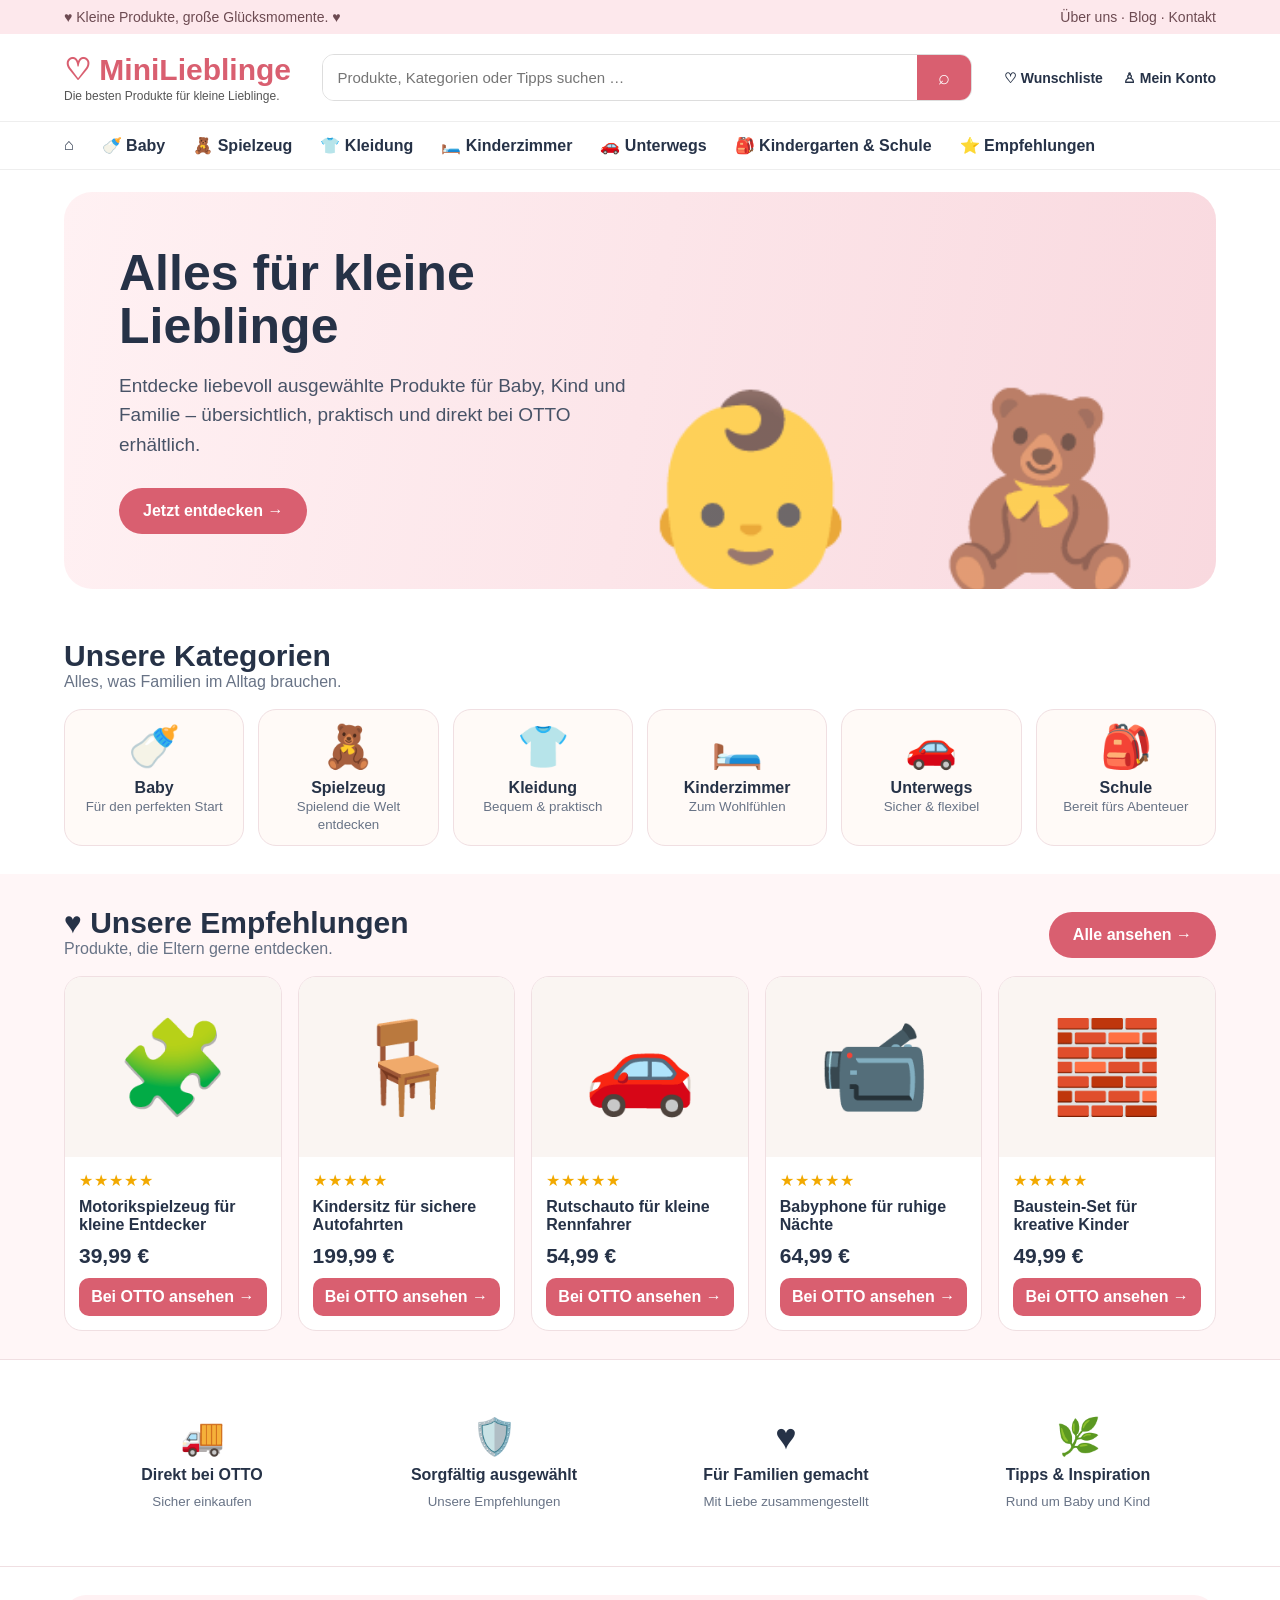
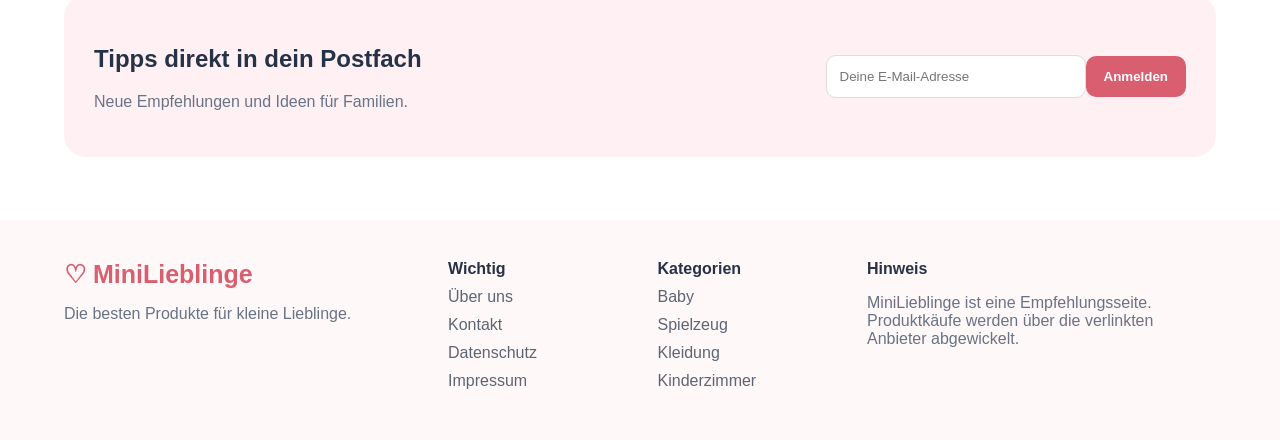
==== index.html @ b117fc12 "Add files via upload" ====
<!DOCTYPE html>
<html lang="de">
<head>
<meta charset="UTF-8">
<meta name="viewport" content="width=device-width, initial-scale=1.0">
<title>MiniLieblinge – Die besten Produkte für kleine Lieblinge</title>
<meta name="description" content="Entdecke liebevoll ausgewählte Produkte für Baby, Kind und Familie.">
<style>
:root{--pink:#d95f70;--light:#fff1f3;--cream:#fffaf7;--dark:#263247;--muted:#687386;--line:#f0dfe2}
*{box-sizing:border-box}body{margin:0;font-family:Arial,Helvetica,sans-serif;color:var(--dark);background:#fff}
a{text-decoration:none;color:inherit}.top{background:#fde8ec;padding:9px 5%;display:flex;justify-content:space-between;font-size:14px;color:#6d4b52}
header{padding:18px 5%;display:flex;align-items:center;gap:30px;border-bottom:1px solid #eee;position:sticky;top:0;background:#fff;z-index:5}
.logo{font-size:30px;font-weight:800;color:var(--pink);white-space:nowrap}.tag{font-size:12px;color:#555;margin-top:2px}
.search{flex:1;display:flex;border:1px solid #ddd;border-radius:12px;overflow:hidden;max-width:650px;margin:auto}.search input{flex:1;border:0;padding:14px;font-size:15px;outline:0}.search button{width:54px;border:0;background:var(--pink);color:white;font-size:20px}
.actions{display:flex;gap:20px;font-weight:600;font-size:14px}
nav{display:flex;gap:28px;padding:14px 5%;border-bottom:1px solid #eee;overflow:auto;white-space:nowrap;font-weight:600}nav a:hover{color:var(--pink)}
.hero{margin:22px 5%;border-radius:28px;background:linear-gradient(100deg,#fff1f3,#f9d9df);min-height:380px;display:flex;align-items:center;padding:55px;overflow:hidden;position:relative}
.hero-copy{max-width:520px;position:relative;z-index:1}.hero h1{font-size:50px;line-height:1.05;margin:0 0 18px}.hero p{font-size:19px;line-height:1.55;color:#485367}.btn{display:inline-block;background:var(--pink);color:#fff;padding:14px 24px;border-radius:30px;font-weight:700;margin-top:10px}
.hero-art{position:absolute;right:5%;bottom:-15px;font-size:190px;opacity:.75}
section{padding:28px 5%}.section-head{display:flex;justify-content:space-between;align-items:end;margin-bottom:18px}.section-head h2{font-size:30px;margin:0}.muted{color:var(--muted)}
.categories{display:grid;grid-template-columns:repeat(6,1fr);gap:14px}.cat{background:var(--cream);border:1px solid var(--line);border-radius:18px;padding:12px;text-align:center}.cat .emoji{font-size:42px}.cat b{display:block;margin-top:8px}.cat small{color:var(--muted)}
.products{display:grid;grid-template-columns:repeat(5,1fr);gap:16px}.product{border:1px solid var(--line);border-radius:18px;overflow:hidden;background:#fff}.pic{height:180px;background:#faf5f2;display:flex;align-items:center;justify-content:center;font-size:90px}.product-body{padding:14px}.stars{color:#f2a900;letter-spacing:1px}.product h3{font-size:16px;min-height:38px;margin:8px 0}.price{font-size:21px;font-weight:800;margin:8px 0}.ot{display:block;background:var(--pink);color:white;text-align:center;padding:10px;border-radius:10px;font-weight:700;margin-top:10px}
.benefits{display:grid;grid-template-columns:repeat(4,1fr);gap:16px;border-top:1px solid var(--line);border-bottom:1px solid var(--line)}.benefit{text-align:center;padding:28px 10px}.benefit span{font-size:36px}.benefit b{display:block;margin:8px}
.news{background:var(--light);border-radius:22px;padding:30px;display:flex;justify-content:space-between;align-items:center;gap:20px}.news input{padding:13px;border:1px solid #ddd;border-radius:10px;width:260px}.news button{padding:13px 18px;border:0;border-radius:10px;background:var(--pink);color:#fff;font-weight:700}
footer{margin-top:35px;background:#fff8f8;padding:40px 5%;display:grid;grid-template-columns:2fr 1fr 1fr 2fr;gap:35px}.footer-title{font-size:25px;color:var(--pink);font-weight:800}footer a{display:block;margin:10px 0;color:#5c6574}
@media(max-width:900px){.categories{grid-template-columns:repeat(3,1fr)}.products{grid-template-columns:repeat(2,1fr)}.benefits{grid-template-columns:repeat(2,1fr)}footer{grid-template-columns:1fr 1fr}.hero h1{font-size:38px}.hero-art{opacity:.3}}
@media(max-width:600px){.top{display:none}header{padding:14px 4%;gap:12px;flex-wrap:wrap}.logo{font-size:25px}.search{order:3;flex-basis:100%}.actions{display:none}nav{padding:12px 4%;gap:18px}.hero{margin:12px 4%;padding:30px 25px;min-height:360px}.hero h1{font-size:36px}section{padding:24px 4%}.categories{grid-template-columns:repeat(2,1fr)}.products{grid-template-columns:1fr 1fr}.pic{height:140px;font-size:65px}.news{display:block}.news input{width:100%;margin:10px 0}.news button{width:100%}footer{grid-template-columns:1fr}}
</style>
</head>
<body>
<div class="top">♥ Kleine Produkte, große Glücksmomente. ♥ <span>Über uns · Blog · Kontakt</span></div>

<header>
  <div>
    <div class="logo">♡ MiniLieblinge</div>
    <div class="tag">Die besten Produkte für kleine Lieblinge.</div>
  </div>
  <div class="search"><input placeholder="Produkte, Kategorien oder Tipps suchen …"><button>⌕</button></div>
  <div class="actions"><span>♡ Wunschliste</span><span>♙ Mein Konto</span></div>
</header>

<nav>
  <a href="#">⌂</a><a href="#baby">🍼 Baby</a><a href="#spielzeug">🧸 Spielzeug</a><a href="#kleidung">👕 Kleidung</a>
  <a href="#zimmer">🛏️ Kinderzimmer</a><a href="#unterwegs">🚗 Unterwegs</a><a href="#schule">🎒 Kindergarten & Schule</a><a href="#empfehlungen">⭐ Empfehlungen</a>
</nav>

<main>
<section class="hero">
  <div class="hero-copy">
    <h1>Alles für kleine Lieblinge</h1>
    <p>Entdecke liebevoll ausgewählte Produkte für Baby, Kind und Familie – übersichtlich, praktisch und direkt bei OTTO erhältlich.</p>
    <a class="btn" href="#empfehlungen">Jetzt entdecken →</a>
  </div>
  <div class="hero-art">👶 🧸</div>
</section>

<section id="baby">
  <div class="section-head"><div><h2>Unsere Kategorien</h2><div class="muted">Alles, was Familien im Alltag brauchen.</div></div></div>
  <div class="categories">
    <a class="cat" href="#"><div class="emoji">🍼</div><b>Baby</b><small>Für den perfekten Start</small></a>
    <a class="cat" href="#spielzeug"><div class="emoji">🧸</div><b>Spielzeug</b><small>Spielend die Welt entdecken</small></a>
    <a class="cat" href="#kleidung"><div class="emoji">👕</div><b>Kleidung</b><small>Bequem & praktisch</small></a>
    <a class="cat" href="#zimmer"><div class="emoji">🛏️</div><b>Kinderzimmer</b><small>Zum Wohlfühlen</small></a>
    <a class="cat" href="#unterwegs"><div class="emoji">🚗</div><b>Unterwegs</b><small>Sicher & flexibel</small></a>
    <a class="cat" href="#schule"><div class="emoji">🎒</div><b>Schule</b><small>Bereit fürs Abenteuer</small></a>
  </div>
</section>

<section id="empfehlungen" style="background:#fff6f7">
  <div class="section-head"><div><h2>♥ Unsere Empfehlungen</h2><div class="muted">Produkte, die Eltern gerne entdecken.</div></div><a class="btn" href="#">Alle ansehen →</a></div>
  <div class="products">
    <article class="product"><div class="pic">🧩</div><div class="product-body"><div class="stars">★★★★★</div><h3>Motorikspielzeug für kleine Entdecker</h3><div class="price">39,99 €</div><a class="ot" href="#" rel="sponsored nofollow">Bei OTTO ansehen →</a></div></article>
    <article class="product"><div class="pic">🪑</div><div class="product-body"><div class="stars">★★★★★</div><h3>Kindersitz für sichere Autofahrten</h3><div class="price">199,99 €</div><a class="ot" href="#" rel="sponsored nofollow">Bei OTTO ansehen →</a></div></article>
    <article class="product"><div class="pic">🚗</div><div class="product-body"><div class="stars">★★★★★</div><h3>Rutschauto für kleine Rennfahrer</h3><div class="price">54,99 €</div><a class="ot" href="#" rel="sponsored nofollow">Bei OTTO ansehen →</a></div></article>
    <article class="product"><div class="pic">📹</div><div class="product-body"><div class="stars">★★★★★</div><h3>Babyphone für ruhige Nächte</h3><div class="price">64,99 €</div><a class="ot" href="#" rel="sponsored nofollow">Bei OTTO ansehen →</a></div></article>
    <article class="product"><div class="pic">🧱</div><div class="product-body"><div class="stars">★★★★★</div><h3>Baustein-Set für kreative Kinder</h3><div class="price">49,99 €</div><a class="ot" href="#" rel="sponsored nofollow">Bei OTTO ansehen →</a></div></article>
  </div>
</section>

<section class="benefits">
  <div class="benefit"><span>🚚</span><b>Direkt bei OTTO</b><small class="muted">Sicher einkaufen</small></div>
  <div class="benefit"><span>🛡️</span><b>Sorgfältig ausgewählt</b><small class="muted">Unsere Empfehlungen</small></div>
  <div class="benefit"><span>♥</span><b>Für Familien gemacht</b><small class="muted">Mit Liebe zusammengestellt</small></div>
  <div class="benefit"><span>🌿</span><b>Tipps & Inspiration</b><small class="muted">Rund um Baby und Kind</small></div>
</section>

<section>
  <div class="news"><div><h2>Tipps direkt in dein Postfach</h2><p class="muted">Neue Empfehlungen und Ideen für Familien.</p></div><form onsubmit="return false"><input type="email" placeholder="Deine E-Mail-Adresse"><button>Anmelden</button></form></div>
</section>
</main>

<footer>
  <div><div class="footer-title">♡ MiniLieblinge</div><p class="muted">Die besten Produkte für kleine Lieblinge.</p></div>
  <div><b>Wichtig</b><a href="ueber-uns.html">Über uns</a><a href="#">Kontakt</a><a href="datenschutz.html">Datenschutz</a><a href="impressum.html">Impressum</a></div>
  <div><b>Kategorien</b><a href="#">Baby</a><a href="#">Spielzeug</a><a href="#">Kleidung</a><a href="#">Kinderzimmer</a></div>
  <div><b>Hinweis</b><p class="muted">MiniLieblinge ist eine Empfehlungsseite. Produktkäufe werden über die verlinkten Anbieter abgewickelt.</p></div>
</footer>
</body>
</html>
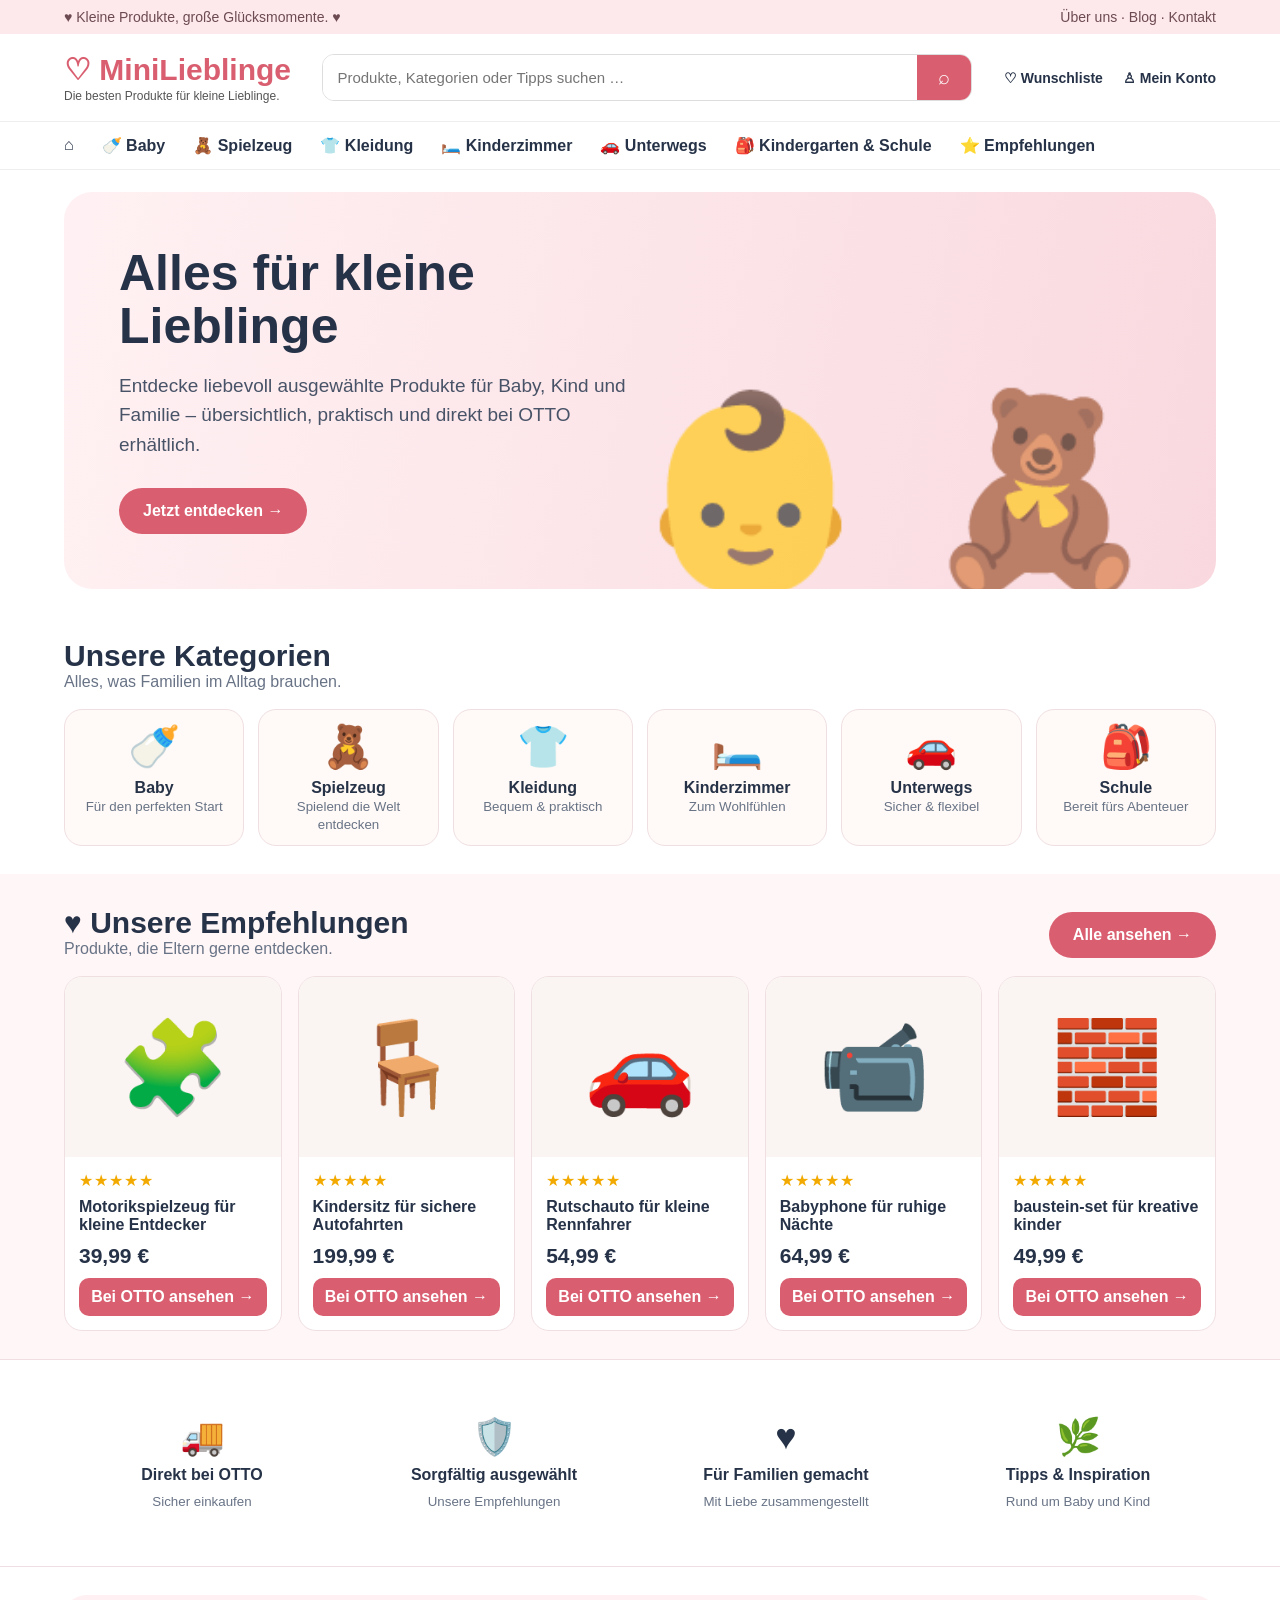
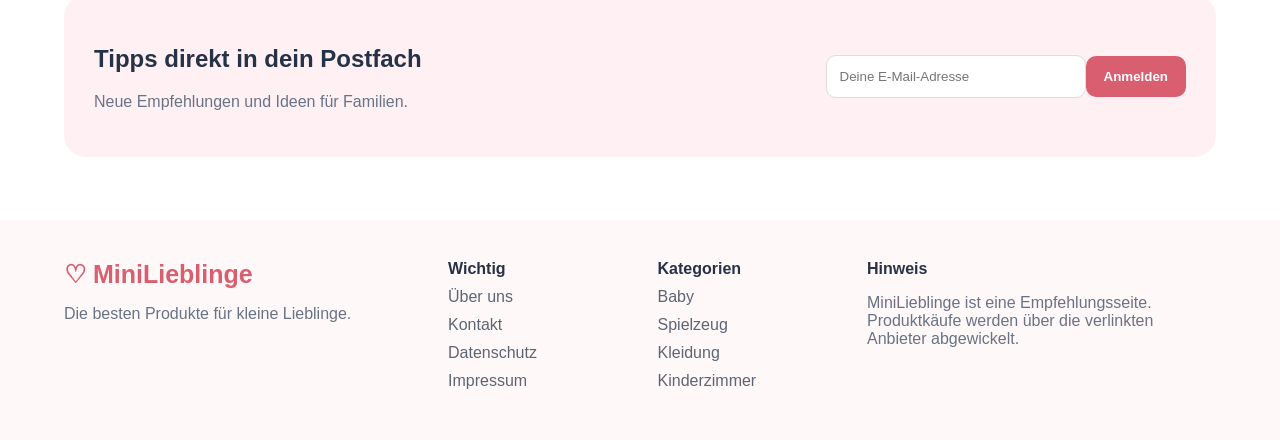
==== commit 56338dae: "Update index.html" ====
--- a/index.html
+++ b/index.html
@@ -69,11 +69,11 @@
 <section id="empfehlungen" style="background:#fff6f7">
   <div class="section-head"><div><h2>♥ Unsere Empfehlungen</h2><div class="muted">Produkte, die Eltern gerne entdecken.</div></div><a class="btn" href="#">Alle ansehen →</a></div>
   <div class="products">
-    <article class="product"><div class="pic">🧩</div><div class="product-body"><div class="stars">★★★★★</div><h3>Motorikspielzeug für kleine Entdecker</h3><div class="price">39,99 €</div><a class="ot" href="#" rel="sponsored nofollow">Bei OTTO ansehen →</a></div></article>
-    <article class="product"><div class="pic">🪑</div><div class="product-body"><div class="stars">★★★★★</div><h3>Kindersitz für sichere Autofahrten</h3><div class="price">199,99 €</div><a class="ot" href="#" rel="sponsored nofollow">Bei OTTO ansehen →</a></div></article>
-    <article class="product"><div class="pic">🚗</div><div class="product-body"><div class="stars">★★★★★</div><h3>Rutschauto für kleine Rennfahrer</h3><div class="price">54,99 €</div><a class="ot" href="#" rel="sponsored nofollow">Bei OTTO ansehen →</a></div></article>
-    <article class="product"><div class="pic">📹</div><div class="product-body"><div class="stars">★★★★★</div><h3>Babyphone für ruhige Nächte</h3><div class="price">64,99 €</div><a class="ot" href="#" rel="sponsored nofollow">Bei OTTO ansehen →</a></div></article>
-    <article class="product"><div class="pic">🧱</div><div class="product-body"><div class="stars">★★★★★</div><h3>Baustein-Set für kreative Kinder</h3><div class="price">49,99 €</div><a class="ot" href="#" rel="sponsored nofollow">Bei OTTO ansehen →</a></div></article>
+    <article class="product"><div class="pic">🧩</div><div class="product-body"><div class="stars">★★★★★</div><h3>Motorikspielzeug für kleine Entdecker</h3><div class="price">39,99 €</div><a class="ot" href="https://www.awin1.com/cread.php?awinmid=14336&awinaffid=3089575&ued=https%3A%2F%2Fwww.otto.de%2Fp%2Fanysun-led-sternenhimmel-led-nachtlicht-360-drehbare-13-in-1-planetarium-galaxie-projektor-deckenprojektion-lampe-kindernachtlichte-erwachsene-schlafzimmer-party-S0LDS0RN%2F" rel="sponsored nofollow">Bei OTTO ansehen →</a></div></article>
+    <article class="product"><div class="pic">🪑</div><div class="product-body"><div class="stars">★★★★★</div><h3>Kindersitz für sichere Autofahrten</h3><div class="price">199,99 €</div><a class="ot" href="https://www.awin1.com/cread.php?awinmid=14336&awinaffid=3089575&ued=https%3A%2F%2Fwww.otto.de%2Fp%[base64]%2F%3FvariationId%3DS0TEE04PXS8S" rel="sponsored nofollow">Bei OTTO ansehen →</a></div></article>
+    <article class="product"><div class="pic">🚗</div><div class="product-body"><div class="stars">★★★★★</div><h3>Rutschauto für kleine Rennfahrer</h3><div class="price">54,99 €</div><a class="ot" href="https://www.awin1.com/cread.php?awinmid=14336&awinaffid=3089575&ued=https%3A%2F%2Fwww.otto.de%2Fp%2Faiyaplay-rutscher-rutschauto-mit-hupe-motorgeraeuschen-kinderfahrzeug-mit-stauraum-rutschfahrzeug-1-tlg-mercedes-benz-c-class-rutschauto-fuer-kinder-von-18-36-monaten-weiss-S0BFO06E%2F" rel="sponsored nofollow">Bei OTTO ansehen →</a></div></article>
+    <article class="product"><div class="pic">📹</div><div class="product-body"><div class="stars">★★★★★</div><h3>Babyphone für ruhige Nächte</h3><div class="price">64,99 €</div><a class="ot" href="https://www.awin1.com/cread.php?awinmid=14336&awinaffid=3089575&ued=https%3A%2F%2Fwww.otto.de%2Fp%2Fbeurer-babyphone-by-33-mit-optischer-geraeuschpegelueberwachung-und-led-anzeige-reichweitenkontrolle-mit-akustischem-signal-C459779977%2F" rel="sponsored nofollow">Bei OTTO ansehen →</a></div></article>
+    <article class="product"><div class="pic">🧱</div><div class="product-body"><div class="stars">★★★★★</div><h3>baustein-set für kreative kinder</h3><div class="price">49,99 €</div><a class="ot" href="https://www.awin1.com/cread.php?awinmid=14336&awinaffid=3089575&ued=https%3A%2F%2Fwww.otto.de%2Fp%2Frelaxdays-bunte-bausteine-im-set-spielbausteine-109-st-a-S0GD70LX%2F" rel="sponsored nofollow">Bei OTTO ansehen →</a></div></article>
   </div>
 </section>
 
@@ -95,5 +95,7 @@
   <div><b>Kategorien</b><a href="#">Baby</a><a href="#">Spielzeug</a><a href="#">Kleidung</a><a href="#">Kinderzimmer</a></div>
   <div><b>Hinweis</b><p class="muted">MiniLieblinge ist eine Empfehlungsseite. Produktkäufe werden über die verlinkten Anbieter abgewickelt.</p></div>
 </footer>
-</body>
-</html>+
+</body
+  >
+</html>
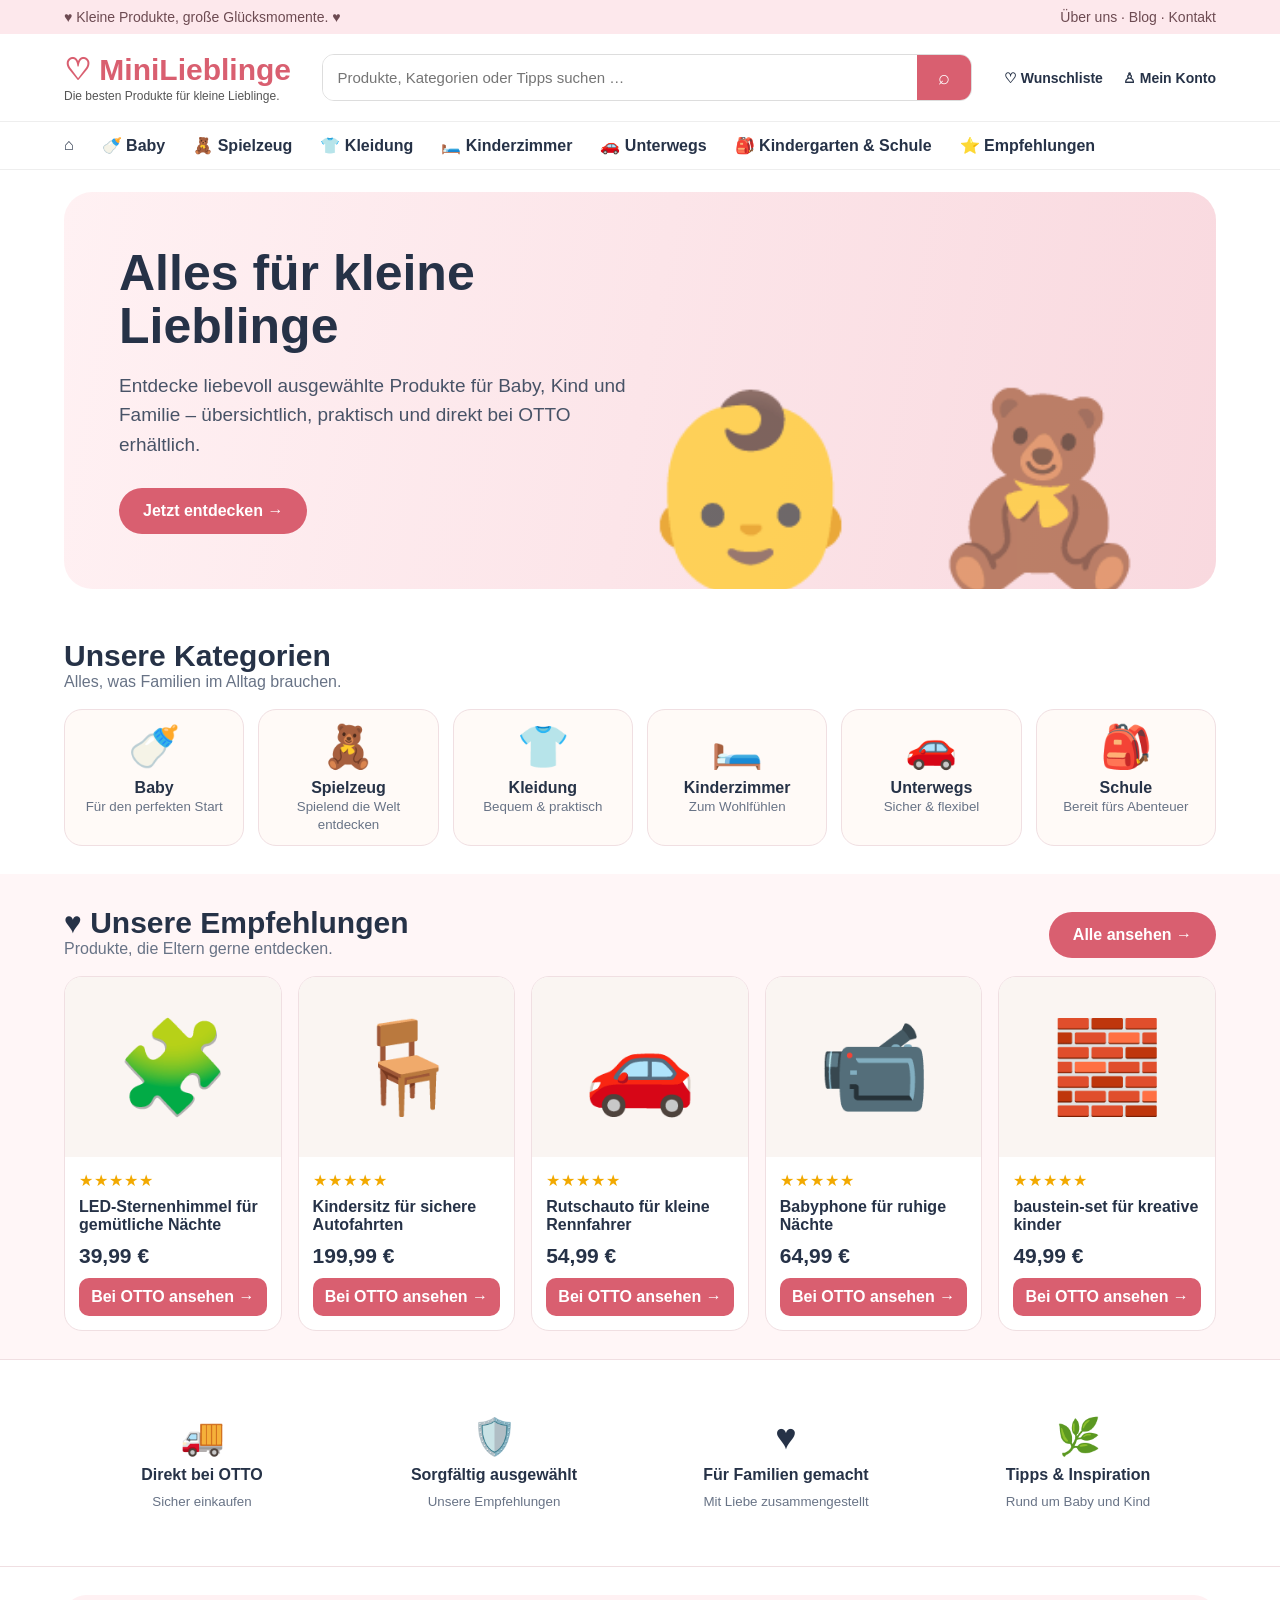
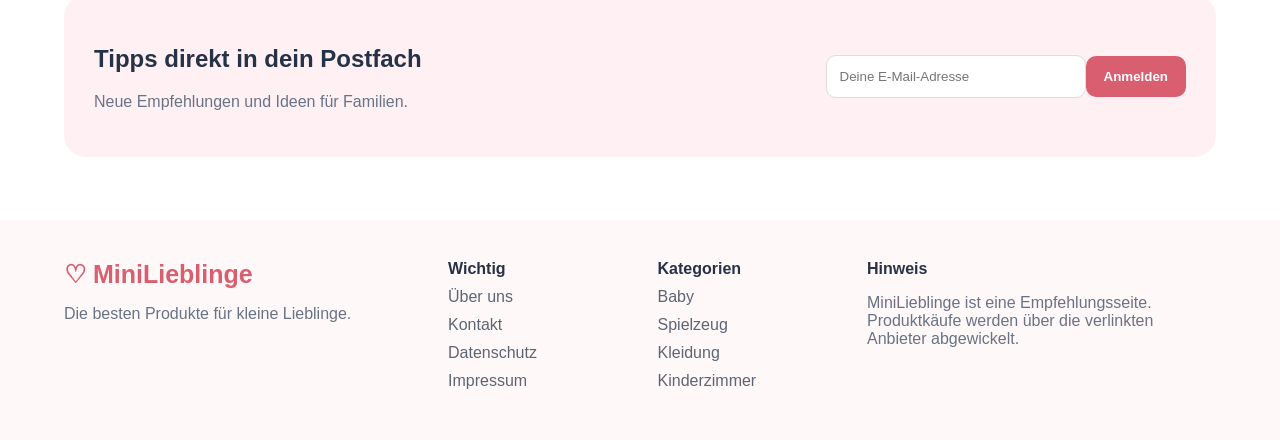
==== commit def4c1c3: "Update index.html" ====
--- a/index.html
+++ b/index.html
@@ -69,7 +69,7 @@
 <section id="empfehlungen" style="background:#fff6f7">
   <div class="section-head"><div><h2>♥ Unsere Empfehlungen</h2><div class="muted">Produkte, die Eltern gerne entdecken.</div></div><a class="btn" href="#">Alle ansehen →</a></div>
   <div class="products">
-    <article class="product"><div class="pic">🧩</div><div class="product-body"><div class="stars">★★★★★</div><h3>Motorikspielzeug für kleine Entdecker</h3><div class="price">39,99 €</div><a class="ot" href="https://www.awin1.com/cread.php?awinmid=14336&awinaffid=3089575&ued=https%3A%2F%2Fwww.otto.de%2Fp%2Fanysun-led-sternenhimmel-led-nachtlicht-360-drehbare-13-in-1-planetarium-galaxie-projektor-deckenprojektion-lampe-kindernachtlichte-erwachsene-schlafzimmer-party-S0LDS0RN%2F" rel="sponsored nofollow">Bei OTTO ansehen →</a></div></article>
+    <article class="product"><div class="pic">🧩</div><div class="product-body"><div class="stars">★★★★★</div><h3>LED-Sternenhimmel für gemütliche Nächte</h3><div class="price">39,99 €</div><a class="ot" href="https://www.awin1.com/cread.php?awinmid=14336&awinaffid=3089575&ued=https%3A%2F%2Fwww.otto.de%2Fp%2Fanysun-led-sternenhimmel-led-nachtlicht-360-drehbare-13-in-1-planetarium-galaxie-projektor-deckenprojektion-lampe-kindernachtlichte-erwachsene-schlafzimmer-party-S0LDS0RN%2F" rel="sponsored nofollow">Bei OTTO ansehen →</a></div></article>
     <article class="product"><div class="pic">🪑</div><div class="product-body"><div class="stars">★★★★★</div><h3>Kindersitz für sichere Autofahrten</h3><div class="price">199,99 €</div><a class="ot" href="https://www.awin1.com/cread.php?awinmid=14336&awinaffid=3089575&ued=https%3A%2F%2Fwww.otto.de%2Fp%[base64]%2F%3FvariationId%3DS0TEE04PXS8S" rel="sponsored nofollow">Bei OTTO ansehen →</a></div></article>
     <article class="product"><div class="pic">🚗</div><div class="product-body"><div class="stars">★★★★★</div><h3>Rutschauto für kleine Rennfahrer</h3><div class="price">54,99 €</div><a class="ot" href="https://www.awin1.com/cread.php?awinmid=14336&awinaffid=3089575&ued=https%3A%2F%2Fwww.otto.de%2Fp%2Faiyaplay-rutscher-rutschauto-mit-hupe-motorgeraeuschen-kinderfahrzeug-mit-stauraum-rutschfahrzeug-1-tlg-mercedes-benz-c-class-rutschauto-fuer-kinder-von-18-36-monaten-weiss-S0BFO06E%2F" rel="sponsored nofollow">Bei OTTO ansehen →</a></div></article>
     <article class="product"><div class="pic">📹</div><div class="product-body"><div class="stars">★★★★★</div><h3>Babyphone für ruhige Nächte</h3><div class="price">64,99 €</div><a class="ot" href="https://www.awin1.com/cread.php?awinmid=14336&awinaffid=3089575&ued=https%3A%2F%2Fwww.otto.de%2Fp%2Fbeurer-babyphone-by-33-mit-optischer-geraeuschpegelueberwachung-und-led-anzeige-reichweitenkontrolle-mit-akustischem-signal-C459779977%2F" rel="sponsored nofollow">Bei OTTO ansehen →</a></div></article>
